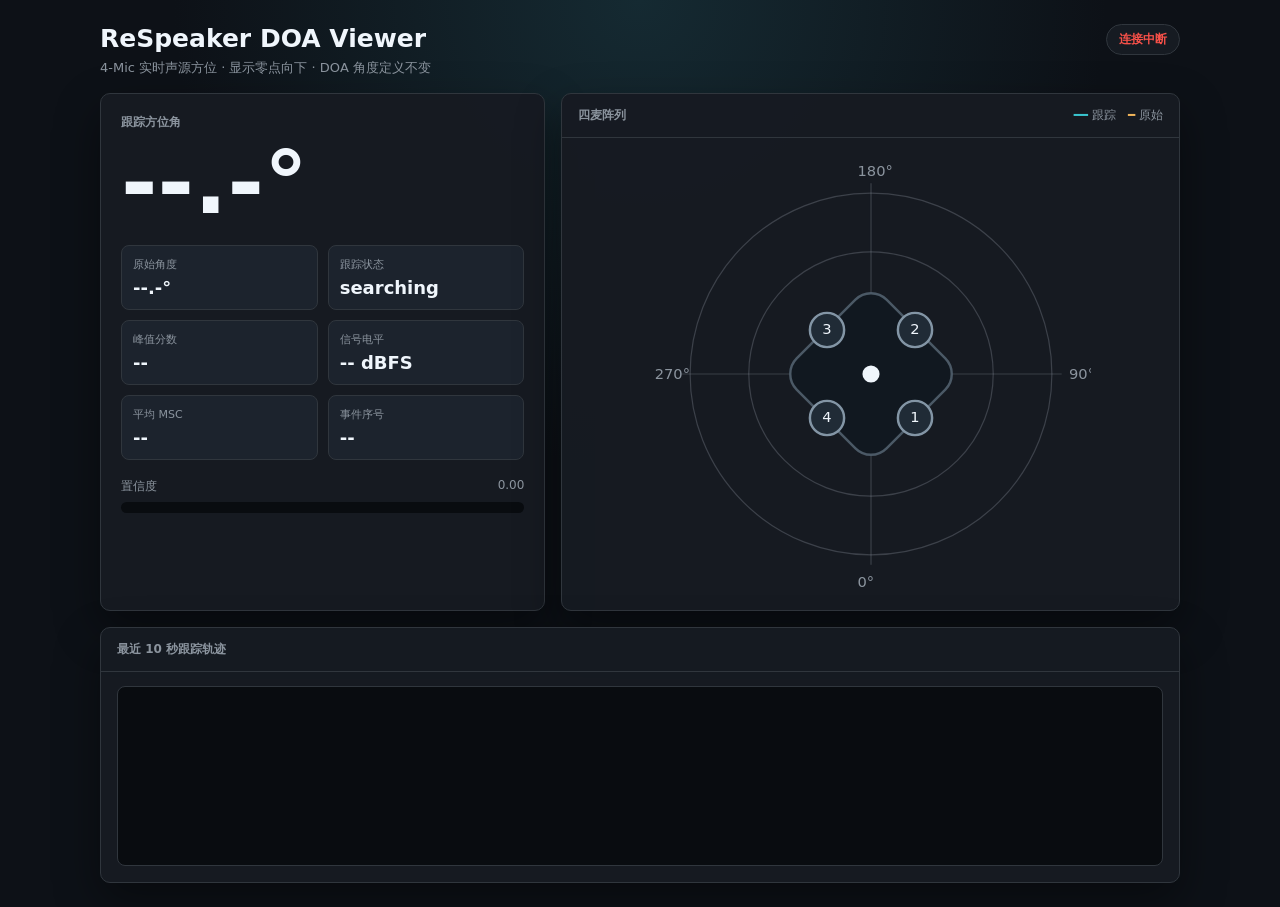
==== web/doa_viewer.html @ 94e905b7 "feat(doa): 添加实时 Web Viewer - 在启用 DOA 时启动本地 HTTP/SSE Viewer，并逐帧发布最新定位结果。 - 新增 enable_viewer 配置，关闭时不创建" ====
<!doctype html>
<html lang="zh-CN">
<head>
  <meta charset="utf-8">
  <meta name="viewport" content="width=device-width, initial-scale=1">
  <title>ReSpeaker DOA Viewer</title>
  <style>
    :root {
      color-scheme: dark;
      --bg: #0d1117; --panel: #161b22; --panel2: #1c232d;
      --border: #30363d; --text: #f0f6fc; --muted: #8b949e;
      --cyan: #39c5cf; --amber: #f0b45a; --green: #56d364; --red: #f85149;
      font-family: "Segoe UI", system-ui, sans-serif;
    }
    * { box-sizing: border-box; }
    body { margin: 0; min-width: 320px; color: var(--text); background: radial-gradient(circle at 50% 0, #152a32 0, var(--bg) 42%); }
    main { width: min(1080px, calc(100% - 32px)); margin: auto; padding: 24px 0; }
    header { display: flex; justify-content: space-between; gap: 16px; align-items: flex-start; margin-bottom: 16px; }
    h1 { margin: 0; font-size: 25px; }
    header p { margin: 6px 0 0; color: var(--muted); font-size: 13px; }
    .status { padding: 6px 12px; border: 1px solid var(--border); border-radius: 999px; color: var(--red); background: var(--panel); font-size: 12px; font-weight: 700; }
    .status.connected { color: var(--green); border-color: #2d6b3a; }
    .grid { display: grid; grid-template-columns: minmax(300px, .9fr) minmax(380px, 1.25fr); gap: 16px; }
    .panel { border: 1px solid var(--border); border-radius: 10px; background: rgba(22,27,34,.96); box-shadow: 0 18px 45px #0006; overflow: hidden; }
    .summary { padding: 20px; }
    .eyebrow { color: var(--muted); font-size: 12px; font-weight: 700; text-transform: uppercase; }
    .angle { margin: 8px 0 18px; font-size: clamp(58px, 8vw, 88px); font-weight: 750; line-height: 1; font-variant-numeric: tabular-nums; }
    .metrics { display: grid; grid-template-columns: 1fr 1fr; gap: 10px; }
    .metric { padding: 11px; border: 1px solid var(--border); border-radius: 8px; background: var(--panel2); }
    .metric span { display: block; color: var(--muted); font-size: 11px; }
    .metric strong { display: block; margin-top: 5px; font-size: 18px; font-variant-numeric: tabular-nums; }
    .confidence { margin-top: 18px; }
    .confidence-label { display: flex; justify-content: space-between; margin-bottom: 7px; color: var(--muted); font-size: 12px; }
    .bar { height: 11px; border-radius: 99px; background: #090c10; overflow: hidden; }
    .bar div { width: 0; height: 100%; background: linear-gradient(90deg, var(--red), var(--amber), var(--green)); transition: width 120ms linear; }
    .compass-head, .trace-head { padding: 13px 16px; border-bottom: 1px solid var(--border); color: var(--muted); font-size: 12px; font-weight: 700; }
    .compass-wrap { display: grid; place-items: center; padding: 16px; }
    svg { width: min(100%, 440px); height: auto; }
    .axis { stroke: #8b949e; opacity: .3; }
    .ring { fill: none; stroke: #8b949e; opacity: .32; }
    .mic { fill: #202b36; stroke: #8395a5; stroke-width: 2; }
    .mic-label { fill: var(--text); font-size: 12px; text-anchor: middle; dominant-baseline: middle; }
    .raw { stroke: var(--amber); stroke-width: 4; opacity: .8; }
    .tracked { stroke: var(--cyan); stroke-width: 8; stroke-linecap: round; }
    .trace { grid-column: 1 / -1; }
    .trace-wrap { padding: 14px 16px 16px; }
    canvas { width: 100%; height: 180px; display: block; border: 1px solid var(--border); border-radius: 8px; background: #090c10; }
    .legend { float: right; font-weight: 400; }
    .legend b { color: var(--cyan); } .legend i { color: var(--amber); font-style: normal; }
    @media (max-width: 800px) { .grid { grid-template-columns: 1fr; } .trace { grid-column: auto; } }
    @media (max-width: 440px) { main { width: calc(100% - 20px); padding: 12px 0; } header { flex-direction: column; } .metrics { grid-template-columns: 1fr; } }
  </style>
</head>
<body>
<main>
  <header>
    <div><h1>ReSpeaker DOA Viewer</h1><p>4-Mic 实时声源方位 · 显示零点向下 · DOA 角度定义不变</p></div>
    <span id="connection" class="status">未连接</span>
  </header>
  <section class="grid">
    <section class="panel summary">
      <div class="eyebrow">跟踪方位角</div>
      <div id="tracked" class="angle">--.-°</div>
      <div class="metrics">
        <div class="metric"><span>原始角度</span><strong id="raw">--.-°</strong></div>
        <div class="metric"><span>跟踪状态</span><strong id="trackStatus">searching</strong></div>
        <div class="metric"><span>峰值分数</span><strong id="peak">--</strong></div>
        <div class="metric"><span>信号电平</span><strong id="rms">-- dBFS</strong></div>
        <div class="metric"><span>平均 MSC</span><strong id="msc">--</strong></div>
        <div class="metric"><span>事件序号</span><strong id="seq">--</strong></div>
      </div>
      <div class="confidence">
        <div class="confidence-label"><span>置信度</span><span id="confidence">0.00</span></div>
        <div class="bar"><div id="confidenceBar"></div></div>
      </div>
    </section>
    <section class="panel">
      <div class="compass-head">四麦阵列 <span class="legend"><b>━━</b> 跟踪　<i>━</i> 原始</span></div>
      <div class="compass-wrap">
        <svg viewBox="0 0 360 360" role="img" aria-label="ReSpeaker DOA compass">
          <circle class="ring" cx="180" cy="180" r="148"/><circle class="ring" cx="180" cy="180" r="100"/>
          <line class="axis" x1="24" y1="180" x2="336" y2="180"/><line class="axis" x1="180" y1="24" x2="180" y2="336"/>
          <text data-angle="90" x="342" y="184" fill="#8b949e" font-size="12">90°</text><text data-angle="180" x="169" y="18" fill="#8b949e" font-size="12">180°</text>
          <text data-angle="270" x="3" y="184" fill="#8b949e" font-size="12">270°</text><text data-angle="0" x="169" y="354" fill="#8b949e" font-size="12">0°</text>
          <rect x="128" y="128" width="104" height="104" rx="18" fill="#111820" stroke="#4b5966" stroke-width="2" transform="rotate(45 180 180)"/>
          <circle class="mic" cx="216" cy="216" r="14"/><text class="mic-label" x="216" y="216">1</text>
          <circle class="mic" cx="216" cy="144" r="14"/><text class="mic-label" x="216" y="144">2</text>
          <circle class="mic" cx="144" cy="144" r="14"/><text class="mic-label" x="144" y="144">3</text>
          <circle class="mic" cx="144" cy="216" r="14"/><text class="mic-label" x="144" y="216">4</text>
          <line id="rawNeedle" class="raw" x1="180" y1="180" x2="180" y2="180"/>
          <line id="trackedNeedle" class="tracked" x1="180" y1="180" x2="180" y2="180"/>
          <circle cx="180" cy="180" r="7" fill="#f0f6fc"/>
        </svg>
      </div>
    </section>
    <section class="panel trace">
      <div class="trace-head">最近 10 秒跟踪轨迹</div>
      <div class="trace-wrap"><canvas id="trace" width="1040" height="180"></canvas></div>
    </section>
  </section>
</main>
<script>
const $ = id => document.getElementById(id);
const points = [];
const canvas = $('trace');
const ctx = canvas.getContext('2d');

function angleText(value) { return Number.isFinite(value) ? value.toFixed(1) + '°' : '--.-°'; }
function numberText(value, digits = 2) { return Number.isFinite(value) ? value.toFixed(digits) : '--'; }
function setNeedle(element, angle, radius) {
  if (!Number.isFinite(angle)) { element.style.opacity = '0'; return; }
  const rad = angle * Math.PI / 180;
  element.style.opacity = '1';
  element.setAttribute('x2', 180 + radius * Math.sin(rad));
  element.setAttribute('y2', 180 + radius * Math.cos(rad));
}
function drawTrace() {
  const w = canvas.width, h = canvas.height;
  ctx.clearRect(0, 0, w, h);
  ctx.strokeStyle = '#30363d'; ctx.lineWidth = 1;
  for (const deg of [0, 90, 180, 270, 360]) {
    const y = h - deg / 360 * h;
    ctx.beginPath(); ctx.moveTo(0, y); ctx.lineTo(w, y); ctx.stroke();
  }
  if (points.length < 2) return;
  const start = points[0].timestamp_ms, end = points.at(-1).timestamp_ms;
  ctx.strokeStyle = '#39c5cf'; ctx.lineWidth = 3; ctx.beginPath();
  points.forEach((point, index) => {
    const x = end === start ? 0 : (point.timestamp_ms - start) / (end - start) * w;
    const y = h - point.angle / 360 * h;
    index ? ctx.lineTo(x, y) : ctx.moveTo(x, y);
  });
  ctx.stroke();
}
function update(data) {
  $('tracked').textContent = angleText(data.tracked_angle_deg);
  $('raw').textContent = angleText(data.raw_angle_deg);
  $('trackStatus').textContent = data.status || 'searching';
  $('peak').textContent = numberText(data.peak_score, 3);
  $('rms').textContent = numberText(data.rms_dbfs, 1) + ' dBFS';
  $('msc').textContent = numberText(data.mean_msc, 2);
  $('seq').textContent = data.seq;
  $('confidence').textContent = numberText(data.confidence, 2);
  $('confidenceBar').style.width = Math.max(0, Math.min(100, data.confidence * 100)) + '%';
  setNeedle($('rawNeedle'), data.raw_angle_deg, 112);
  setNeedle($('trackedNeedle'), data.tracked_angle_deg, 132);
  if (Number.isFinite(data.tracked_angle_deg)) points.push({ timestamp_ms: data.timestamp_ms, angle: data.tracked_angle_deg });
  const cutoff = data.timestamp_ms - 10000;
  while (points.length && points[0].timestamp_ms < cutoff) points.shift();
  drawTrace();
}
const events = new EventSource('/events');
events.onopen = () => { $('connection').textContent = '已连接'; $('connection').className = 'status connected'; };
events.onerror = () => { $('connection').textContent = '连接中断'; $('connection').className = 'status'; };
events.addEventListener('doa', event => update(JSON.parse(event.data)));
</script>
</body>
</html>
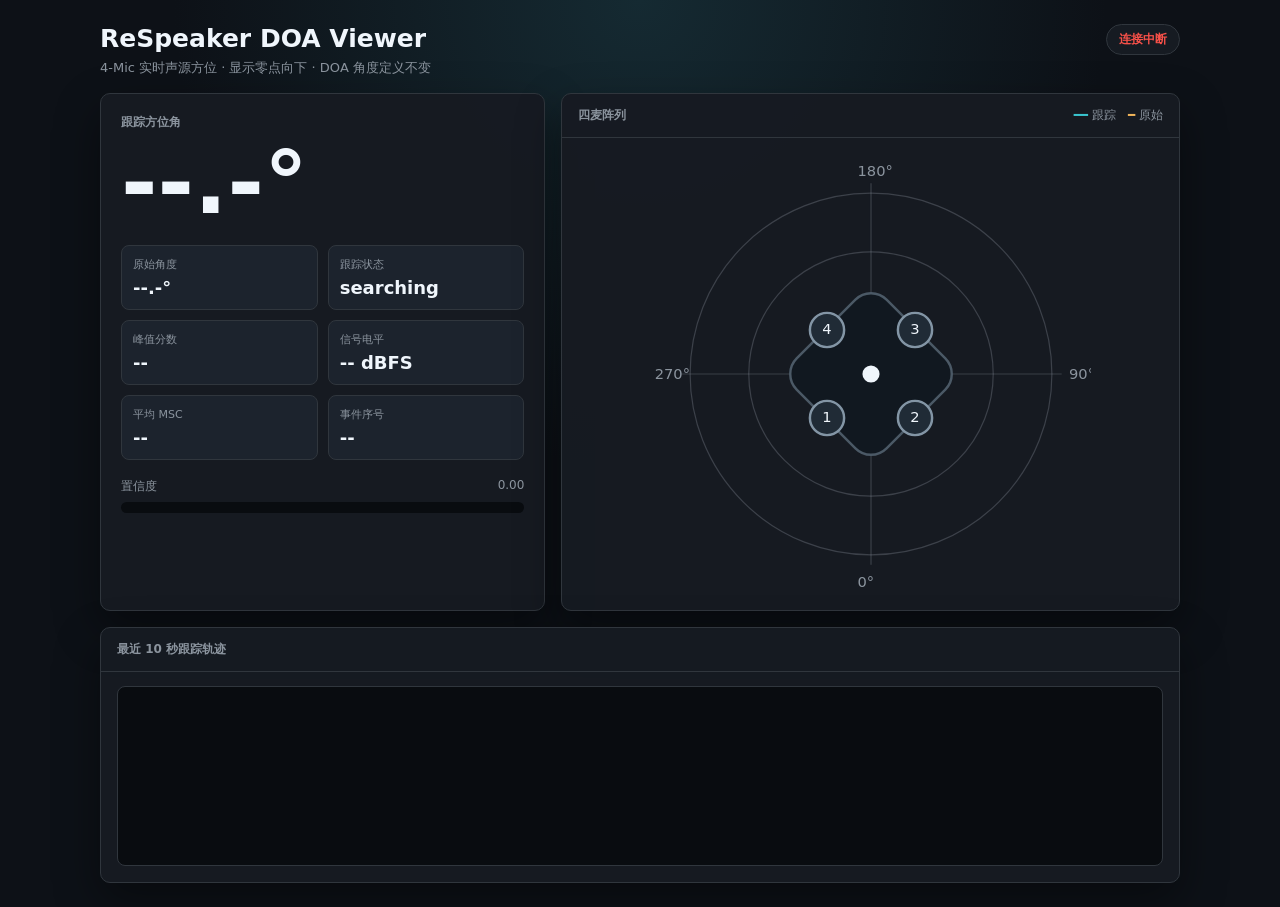
==== commit 390b171a: "fix(web): 同步旋转 Viewer 麦克风标号 - 将四个麦克风标号随 Web 显示坐标整体顺时针旋转 90°。 - 保持底层 DOA 通道映射和物理阵列坐标不变。 - 扩展页面契约测试并同步" ====
--- a/web/doa_viewer.html
+++ b/web/doa_viewer.html
@@ -83,10 +83,10 @@
           <text data-angle="90" x="342" y="184" fill="#8b949e" font-size="12">90°</text><text data-angle="180" x="169" y="18" fill="#8b949e" font-size="12">180°</text>
           <text data-angle="270" x="3" y="184" fill="#8b949e" font-size="12">270°</text><text data-angle="0" x="169" y="354" fill="#8b949e" font-size="12">0°</text>
           <rect x="128" y="128" width="104" height="104" rx="18" fill="#111820" stroke="#4b5966" stroke-width="2" transform="rotate(45 180 180)"/>
-          <circle class="mic" cx="216" cy="216" r="14"/><text class="mic-label" x="216" y="216">1</text>
-          <circle class="mic" cx="216" cy="144" r="14"/><text class="mic-label" x="216" y="144">2</text>
-          <circle class="mic" cx="144" cy="144" r="14"/><text class="mic-label" x="144" y="144">3</text>
-          <circle class="mic" cx="144" cy="216" r="14"/><text class="mic-label" x="144" y="216">4</text>
+          <g data-mic="4" transform="translate(144 144)"><circle class="mic" r="14"/><text class="mic-label">4</text></g>
+          <g data-mic="3" transform="translate(216 144)"><circle class="mic" r="14"/><text class="mic-label">3</text></g>
+          <g data-mic="1" transform="translate(144 216)"><circle class="mic" r="14"/><text class="mic-label">1</text></g>
+          <g data-mic="2" transform="translate(216 216)"><circle class="mic" r="14"/><text class="mic-label">2</text></g>
           <line id="rawNeedle" class="raw" x1="180" y1="180" x2="180" y2="180"/>
           <line id="trackedNeedle" class="tracked" x1="180" y1="180" x2="180" y2="180"/>
           <circle cx="180" cy="180" r="7" fill="#f0f6fc"/>
